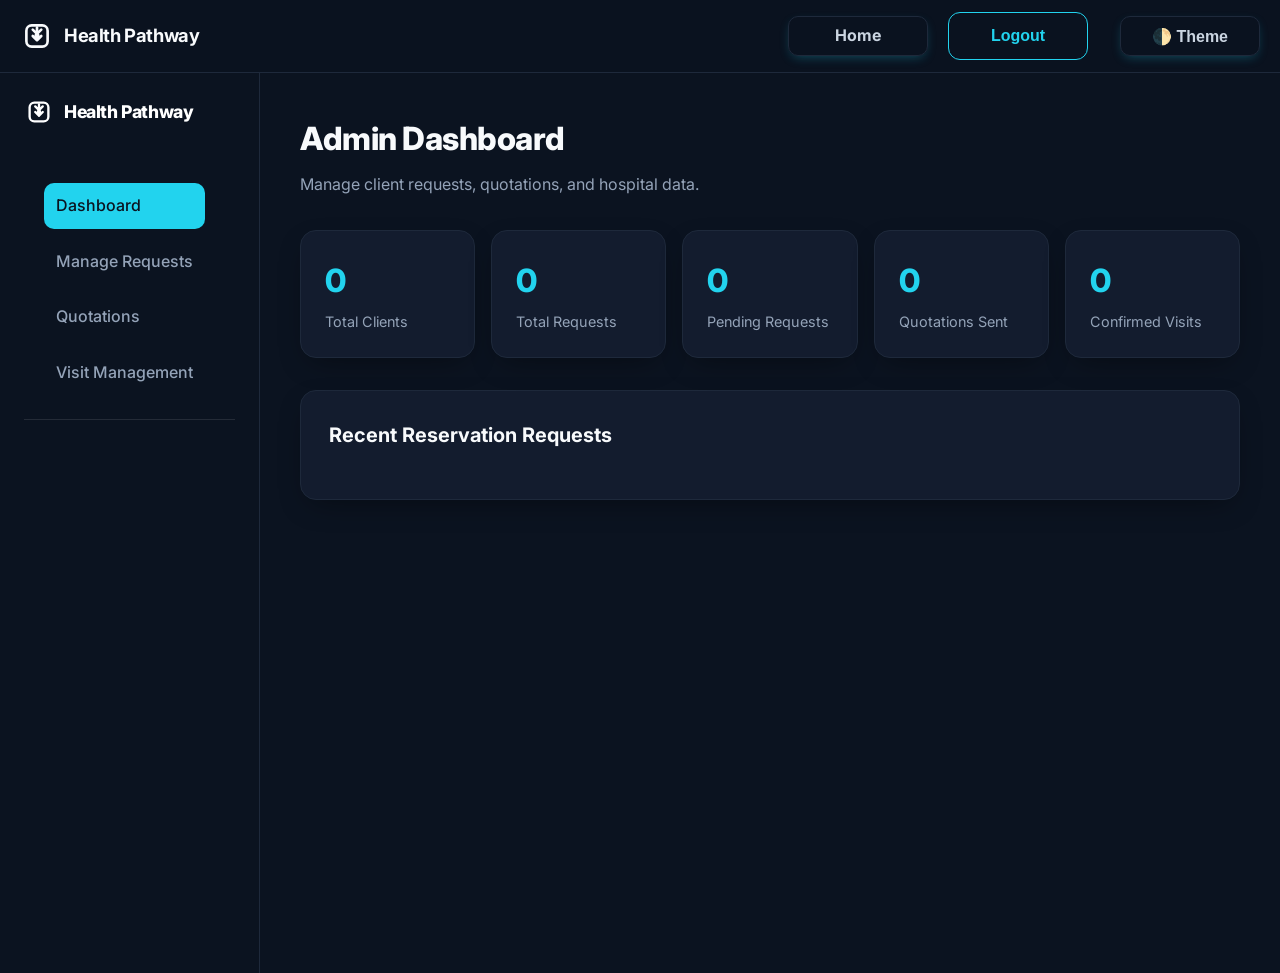
==== admin-dashboard.html @ 9e94193f "Update project files" ====
<!DOCTYPE html>
<html lang="en" dir="ltr">
<head>
<meta charset="UTF-8">
<meta name="viewport" content="width=device-width, initial-scale=1.0">
<title>Admin Portal - Health Pathway</title>
<link href="https://fonts.googleapis.com/css2?family=Inter:wght@400;600;700;800&display=swap" rel="stylesheet">
<link rel="stylesheet" href="styles.css">
<script>(function(){var t=localStorage.getItem('theme')||'dark';document.documentElement.setAttribute('data-theme',t);})();</script>
<style>
.admin-layout{display:grid;grid-template-columns:260px 1fr;gap:0}
.admin-sidebar{position:sticky;top:0;height:100vh;background:var(--dark);color:#fff;padding:24px;border-right:1px solid var(--border)}
.admin-sidebar .logo{display:flex;align-items:center;gap:10px;margin-bottom:32px}
.admin-sidebar .logo-mark{width:30px;height:30px}
.admin-sidebar .logo-text{color:#fff;font-weight:800;font-size:1.1rem}
.admin-sidebar nav ul{list-style:none;padding:0}
.admin-sidebar nav li{margin:10px 0}
.admin-sidebar nav a{color:var(--muted);text-decoration:none;font-weight:500;padding:10px 12px;border-radius:10px;display:block;transition:all 0.2s}
.admin-sidebar nav a:hover,.admin-sidebar nav a.active{background:var(--primary);color:#0b1320}
.admin-sidebar .user-info{margin-top:auto;padding-top:24px;border-top:1px solid rgba(255,255,255,0.1);font-size:0.85rem;color:var(--muted)}
.admin-main{padding:40px;overflow-y:auto}
.page-header{display:flex;justify-content:space-between;align-items:center;margin-bottom:32px}
.page-header h1{font-size:2rem;font-weight:800;margin:0 0 8px 0;letter-spacing:-0.5px}
.page-header p{color:var(--muted);margin:0}
.stat-grid{display:grid;grid-template-columns:repeat(auto-fit,minmax(170px,1fr));gap:16px;margin-bottom:32px}
.stat-card{background:var(--card);border:1px solid var(--border);border-radius:16px;padding:24px;box-shadow:var(--shadow)}
.stat-card .stat-value{font-size:2rem;font-weight:800;color:var(--primary);margin-bottom:4px}
.stat-card .stat-label{color:var(--muted);font-size:0.9rem}
.card-section{background:var(--card);border:1px solid var(--border);border-radius:16px;padding:28px;box-shadow:var(--shadow);margin-bottom:24px}
.card-section h3{font-size:1.25rem;font-weight:700;margin:0 0 20px 0;color:var(--text)}
.btn-admin{background:var(--primary);color:#0b1320;padding:10px 20px;border-radius:12px;font-weight:700;border:none;cursor:pointer}
.btn-admin:hover{background:var(--primary-hover)}
.btn-sm{padding:6px 12px;border-radius:8px;font-size:0.85rem;border:none;cursor:pointer;font-weight:600}
.btn-sm.primary{background:var(--primary);color:#0b1320}
.btn-sm.secondary{background:transparent;color:var(--primary);border:1px solid var(--primary)}
.btn-sm.danger{background:#fee2e2;color:#dc2626}
.table{width:100%;border-collapse:collapse;font-size:0.9rem}
.table th, .table td{padding:12px 8px;border-bottom:1px solid var(--border);text-align:left}
.table th{color:var(--text-soft);font-weight:600;text-transform:uppercase;font-size:0.75rem;letter-spacing:0.4px}
.table tr:hover td{background:rgba(34,211,238,0.03)}
.status-badge{display:inline-block;padding:4px 10px;border-radius:20px;font-size:0.75rem;font-weight:700;text-transform:uppercase}
.status-pending{background:#fef3c7;color:#92400e}
.status-review{background:#dbeafe;color:#1e40af}
.status-quoted{background:#dcfce7;color:#166534}
.status-accepted{background:#bfdbfe;color:#1d4ed8}
.status-confirmed{background:#cffafe;color:#089190}
.status-cancelled{background:#fee2e2;color:#991b1b}
.filter-bar{display:flex;gap:12px;margin-bottom:20px;flex-wrap:wrap;align-items:end}
.filter-bar input,.filter-bar select{padding:10px 14px;border:1px solid var(--border);border-radius:10px;font:inherit;background:var(--card);color:var(--text)}
.empty-state{text-align:center;padding:48px 24px;color:var(--muted)}
.empty-state b{color:var(--text)}
.quote-form{background:var(--card);border:1px solid var(--border);border-radius:12px;padding:20px;margin-top:16px}
.quote-form .form-row{display:grid;grid-template-columns:1fr 1fr;gap:12px;margin-bottom:12px}
.quote-form input,.quote-form select,.quote-form textarea{width:100%;padding:10px 14px;border:1px solid var(--border);border-radius:10px;font:inherit;background:var(--card);color:var(--text)}
.quote-form textarea{min-height:80px}
@media (max-width:768px){.admin-layout{grid-template-columns:1fr}.admin-sidebar{display:none}}
</style>
</head>
<body>
<header class="site-header">
<div class="logo" aria-label="Health Pathway">
<svg class="logo-mark" viewBox="0 0 32 32" fill="none" xmlns="http://www.w3.org/2000/svg">
<rect x="6" y="6" width="20" height="20" rx="5" stroke="currentColor" stroke-width="2.5"/>
<path d="M16 8v6m0 0 4-4m-4 4-4-4M16 14v6m0 0 4-4m-4 4-4-4" stroke="currentColor" stroke-width="2.5" stroke-linecap="round" stroke-linejoin="round"/>
<circle cx="16" cy="16" r="2.5" fill="currentColor"/>
</svg>
<span class="logo-text">Health Pathway</span>
</div>
<div class="header-actions" style="display:flex;align-items:center;gap:12px">
<a href="admin-dashboard.html" class="btn ghost" style="margin-right:8px">Home</a>
<button class="btn secondary" onclick="logout()" style="margin-right:8px">Logout</button>
<span id="navUser" style="color:var(--text-soft);font-size:0.9rem"></span>
<button class="btn ghost" id="themeToggle">🌓 Theme</button>
</div>
</header>

<div class="admin-layout">
<aside class="admin-sidebar">
<div class="logo">
<svg class="logo-mark" viewBox="0 0 32 32" fill="none" xmlns="http://www.w3.org/2000/svg">
<rect x="6" y="6" width="20" height="20" rx="5" stroke="currentColor" stroke-width="2.5"/>
<path d="M16 8v6m0 0 4-4m-4 4-4-4M16 14v6m0 0 4-4m-4 4-4-4" stroke="currentColor" stroke-width="2.5" stroke-linecap="round" stroke-linejoin="round"/>
<circle cx="16" cy="16" r="2.5" fill="currentColor"/>
</svg>
<span class="logo-text">Health Pathway</span>
</div>
<nav>
<ul>
<li><a href="admin-dashboard.html" class="nav-link active">Dashboard</a></li>
<li><a href="#" onclick="showSection('requests')" class="nav-link">Manage Requests</a></li>
<li><a href="#" onclick="showSection('quotations')" class="nav-link">Quotations</a></li>
<li><a href="#" onclick="showSection('visits')" class="nav-link">Visit Management</a></li>
</ul>
</nav>
<div class="user-info" id="sidebarUser"></div>
</aside>

<main class="admin-main">
<div class="page-header" id="pageHeader">
<div>
<h1>Admin Dashboard</h1>
<p>Manage client requests, quotations, and hospital data.</p>
</div>
</div>

<!-- Dashboard Section -->
<div id="section-dashboard">
<div class="stat-grid">
<div class="stat-card"><div class="stat-value" id="statClients">0</div><div class="stat-label">Total Clients</div></div>
<div class="stat-card"><div class="stat-value" id="statRequests">0</div><div class="stat-label">Total Requests</div></div>
<div class="stat-card"><div class="stat-value" id="statPending">0</div><div class="stat-label">Pending Requests</div></div>
<div class="stat-card"><div class="stat-value" id="statQuoted">0</div><div class="stat-label">Quotations Sent</div></div>
<div class="stat-card"><div class="stat-value" id="statConfirmed">0</div><div class="stat-label">Confirmed Visits</div></div>
</div>
<div class="card-section">
<h3>Recent Reservation Requests</h3>
<div id="recentRequests"></div>
</div>
</div>

<!-- Manage Requests Section -->
<div id="section-requests" style="display:none">
<div class="filter-bar">
<input type="text" id="searchReq" placeholder="Search request ID, client, hospital..." oninput="filterRequests()">
<select id="statusFilter" onchange="filterRequests()"><option value="">All Status</option><option value="pending">Pending</option><option value="review">Under Review</option><option value="quoted">Quotation Sent</option><option value="accepted">Accepted</option><option value="confirmed">Confirmed</option><option value="cancelled">Cancelled</option></select>
</div>
<h3>Reservation Management</h3>
<div id="adminRequestsTable"></div>
</div>

<!-- Quotations Section -->
<div id="section-quotations" style="display:none">
<h3>Quotation Management</h3>
<p style="color:var(--muted);margin-bottom:20px">Review pending requests and send quotations to clients.</p>
<div id="quotationsList"></div>
</div>

<!-- Visit Management Section -->
<div id="section-visits" style="display:none">
<h3>Visit Management</h3>
<p style="color:var(--muted);margin-bottom:20px">Manage confirmed client visits and checklists.</p>
<div id="visitsList"></div>
</div>

</main>
</div>

<script>
let db=JSON.parse(localStorage.getItem('hp_db'));
if(!db){fetch('data.json').then(r=>r.json()).then(d=>{localStorage.setItem('hp_db',JSON.stringify(d));db=d;initPage();});}else{initPage();}

let currentUser=null;
function initPage(){
const u=localStorage.getItem('isAdmin');
if(u!=='true'){window.location.href='admin-login.html';return;}
const root=document.documentElement;const savedTheme=localStorage.getItem('theme')||'dark';
root.setAttribute('data-theme',savedTheme);
document.getElementById('navUser').textContent='Administrator · Admin';
document.getElementById('sidebarUser').textContent='Administrator · Admin';
db=JSON.parse(localStorage.getItem('hp_db')||'{}');
renderDashboard();
}

function getDb(){return JSON.parse(localStorage.getItem('hp_db')||'{}');}
function saveDb(d){localStorage.setItem('hp_db',JSON.stringify(d));db=d;}

function renderDashboard(){
const clients=db.users?db.users.filter(u=>u.role==='client'):[];
const requests=db.reservation_requests||[];
document.getElementById('statClients').textContent=clients.length;
document.getElementById('statRequests').textContent=requests.length;
document.getElementById('statPending').textContent=requests.filter(r=>r.status==='pending').length;
document.getElementById('statQuoted').textContent=requests.filter(r=>r.status==='quoted').length;
document.getElementById('statConfirmed').textContent=requests.filter(r=>r.status==='confirmed').length;

const recent=[...requests].reverse().slice(0,5);
const cont=document.getElementById('recentRequests');
if(recent.length===0){cont.innerHTML='<div class="empty-state"><p><b>No requests yet.</b></p></div>';return;}
cont.innerHTML='<table class="table"><thead><tr><th>Request ID</th><th>Client Name</th><th>Hospital</th><th>Status</th><th>Action</th></tr></thead><tbody>'+recent.map(r=>{
const c=db.users.find(u=>u.id===r.client_id);
const h=db.hospitals.find(h=>h.id===r.hospital_id);
return `<tr><td><b>#${r.id}</b></td><td>${r.client_name||(c?c.full_name:'—')}</td><td>${h?h.name:'—'}</td><td><span class="status-badge status-${r.status}">${r.status}</span></td><td><button class="btn-sm primary" onclick="viewRequest('${r.id}')">Manage</button></td></tr>`;
}).join('')+'</tbody></table>';
}

function showSection(section){
document.querySelectorAll('[id^="section-"]').forEach(s=>s.style.display='none');
document.getElementById('section-'+section).style.display='block';
const titles={'requests':'Reservation Management','quotations':'Quotation Management','visits':'Visit Management','dashboard':'Admin Dashboard'};
document.querySelector('#pageHeader h1').textContent=titles[section]||'Admin Dashboard';
document.querySelectorAll('.nav-link').forEach(a=>a.classList.remove('active'));
event.target.classList.add('active');

if(section==='requests'){renderRequestsTable();}
else if(section==='quotations'){renderQuotationsAdmin();}
else if(section==='visits'){renderVisitsAdmin();}
}

function renderRequestsTable(){
const cont=document.getElementById('adminRequestsTable');
const requests=db.reservation_requests||[];
if(requests.length===0){cont.innerHTML='<div class="empty-state"><p><b>No reservation requests.</b></p></div>';return;}
cont.innerHTML='<table class="table"><thead><tr><th>Request ID</th><th>Client Name</th><th>Contact</th><th>Hospital</th><th>Visit Date</th><th>Tests</th><th>Status</th><th>Action</th></tr></thead><tbody>'+requests.map(r=>{
const h=db.hospitals.find(h=>h.id===r.hospital_id);
const testCount=r.test_ids?r.test_ids.length:0;
return `<tr><td><b>#${r.id}</b></td><td>${r.client_name||'—'}</td><td>${r.client_contact||'—'}</td><td>${h?h.name:'—'}</td><td>${r.visit_date||'—'}</td><td>${testCount}</td><td><span class="status-badge status-${r.status}">${r.status}</span></td><td><button class="btn-sm primary" onclick="viewRequestDetail('${r.id}')">View Details</button></td></tr>`;
}).join('')+'</tbody></table>';
}

function filterRequests(){
const q=document.getElementById('searchReq').value.toLowerCase();
const s=document.getElementById('statusFilter').value;
const requests=db.reservation_requests||[];
const filtered=requests.filter(r=>{
const h=db.hospitals.find(h=>h.id===r.hospital_id);
const match=(!q||r.id.toLowerCase().includes(q)||(r.client_name&&r.client_name.toLowerCase().includes(q))||(h&&h.name.toLowerCase().includes(q)));
const statusMatch=!s||r.status===s;
return match&&statusMatch;
});
const cont=document.getElementById('adminRequestsTable');
if(filtered.length===0){cont.innerHTML='<div class="empty-state"><p><b>No matching requests.</b></p></div>';return;}
cont.innerHTML='<table class="table"><thead><tr><th>Request ID</th><th>Client Name</th><th>Contact</th><th>Hospital</th><th>Visit Date</th><th>Tests</th><th>Status</th><th>Action</th></tr></thead><tbody>'+filtered.map(r=>{
const h=db.hospitals.find(h=>h.id===r.hospital_id);
const testCount=r.test_ids?r.test_ids.length:0;
return `<tr><td><b>#${r.id}</b></td><td>${r.client_name||'—'}</td><td>${r.client_contact||'—'}</td><td>${h?h.name:'—'}</td><td>${r.visit_date||'—'}</td><td>${testCount}</td><td><span class="status-badge status-${r.status}">${r.status}</span></td><td><button class="btn-sm primary" onclick="viewRequestDetail('${r.id}')">View Details</button></td></tr>`;
}).join('')+'</tbody></table>';
}

function viewRequestDetail(id){
const r=db.reservation_requests.find(x=>x.id===id);
if(!r)return;
const h=db.hospitals.find(h=>h.id===r.hospital_id);
const tests=r.test_ids?r.test_ids.map(tid=>{const t=db.medical_tests.find(x=>x.id===tid);return t?t.name:tid;}).join(', '):'';
const modal=`
<div class="modal" style="display:block">
<div class="modal-content" style="max-width:600px">
<button class="close" onclick="closeRequestModal()">&times;</button>
<h3 style="margin-top:0">Request #${r.id} Details</h3>
<div style="display:grid;grid-template-columns:1fr 1fr;gap:16px;margin-bottom:16px">
<div><strong>Client Name:</strong> <span>${r.client_name||'—'}</span></div>
<div><strong>Gender:</strong> <span>${r.client_gender||'—'}</span></div>
<div><strong>Contact:</strong> <span>${r.client_contact||'—'}</span></div>
<div><strong>Email:</strong> <span>${r.client_email||'—'}</span></div>
<div><strong>Address:</strong> <span>${r.client_address||'—'}</span></div>
<div><strong>DOB:</strong> <span>${r.client_dob||'—'}</span></div>
</div>
<p><strong>Hospital:</strong> ${h?h.name:'—'}</p>
<p><strong>Visit Date:</strong> ${r.visit_date||'—'}</p>
<p><strong>Visit Time:</strong> ${r.visit_time||'—'}</p>
<p><strong>Tests:</strong> ${tests}</p>
<p><strong>Notes:</strong> ${r.notes||'—'}</p>
<p><strong>Status:</strong> <span class="status-badge status-${r.status}">${r.status}</span></p>
<div style="margin-top:20px">
<label>Update Status</label>
<select id="statusUpdate" style="width:100%;padding:10px;border:1px solid var(--border);border-radius:8px;margin-bottom:12px">
<option value="pending" ${r.status==='pending'?'selected':''}>Pending</option>
<option value="review" ${r.status==='review'?'selected':''}>Under Review</option>
<option value="quoted" ${r.status==='quoted'?'selected':''}>Quotation Sent</option>
<option value="accepted" ${r.status==='accepted'?'selected':''}>Accepted</option>
<option value="confirmed" ${r.status==='confirmed'?'selected':''}>Confirmed</option>
<option value="cancelled" ${r.status==='cancelled'?'selected':''}>Cancelled</option>
</select>
<button class="btn-admin" onclick="updateRequestStatus('${r.id}')">Update Status</button>
<button class="btn-sm secondary" onclick="closeRequestModal()">Close</button>
</div>
</div>
</div>
`;
document.body.insertAdjacentHTML('beforeend',modal);
}

function closeRequestModal(){
const m=document.querySelector('.modal');
if(m)m.remove();
}

function updateRequestStatus(id){
const select=document.getElementById('statusUpdate');
const r=db.reservation_requests.find(x=>x.id===id);
if(r){r.status=select.value;saveDb(db);closeRequestModal();renderDashboard();if(document.getElementById('section-requests').style.display!=='none')renderRequestsTable();}
}

function renderQuotationsAdmin(){
const cont=document.getElementById('quotationsList');
const quotes=db.quotations||[];
if(quotes.length===0){cont.innerHTML='<div class="empty-state"><p><b>No quotations yet.</b></p></div>';return;}
cont.innerHTML='<table class="table"><thead><tr><th>Quote ID</th><th>Request</th><th>Client</th><th>Total</th><th>Status</th><th>Action</th></tr></thead><tbody>'+quotes.map(q=>{
const r=db.reservation_requests.find(x=>x.id===q.request_id);
return `<tr><td><b>#${q.id}</b></td><td>#${q.request_id}</td><td>${q.client_id}</td><td>₱${q.total.toLocaleString()}</td><td><span class="status-badge status-${q.status}">${q.status}</span></td><td><button class="btn-sm primary" onclick="viewQuoteDetail('${q.id}')">View</button></td></tr>`;
}).join('')+'</tbody></table>';
}

function viewQuoteDetail(qid){
const q=db.quotations.find(x=>x.id===qid);
if(!q)return;
const r=db.reservation_requests.find(x=>x.id===q.request_id);
const itemsHtml=q.items.map(it=>`<div style="display:flex;justify-content:space-between;padding:6px 0;border-bottom:1px solid var(--border)"><span>${it.test_name}</span><span>₱${it.price.toLocaleString()}</span></div>`).join('');
const modal=`
<div class="modal" style="display:block">
<div class="modal-content" style="max-width:520px">
<button class="close" onclick="closeQuoteModal()">&times;</button>
<h3 style="margin-top:0">Quotation #${q.id}</h3>
<p><strong>Request:</strong> #${q.request_id}</p>
<p><strong>Client:</strong> ${q.client_id}</p>
<p><strong>Additional Fees:</strong> ₱${q.additional_fees||0}</p>
<p><strong>Total:</strong> ₱${q.total.toLocaleString()}</p>
<p><strong>Status:</strong> <span class="status-badge status-${q.status}">${q.status}</span></p>
<p><strong>Admin Notes:</strong> ${q.admin_notes||'—'}</p>
<div style="margin-top:12px">${itemsHtml}</div>
<div style="margin-top:16px">
<label>Admin Notes</label>
<textarea id="quoteNotes" style="width:100%;padding:10px;border:1px solid var(--border);border-radius:8px">${q.admin_notes||''}</textarea>
<label style="margin-top:12px;display:block">Update Status</label>
<select id="quoteStatus" style="width:100%;padding:10px;border:1px solid var(--border);border-radius:8px;margin-bottom:12px">
<option value="sent" ${q.status==='sent'?'selected':''}>Sent</option>
<option value="accepted" ${q.status==='accepted'?'selected':''}>Accepted</option>
<option value="declined" ${q.status==='declined'?'selected':''}>Declined</option>
</select>
<button class="btn-admin" onclick="updateQuoteStatus('${q.id}')">Save Changes</button>
<button class="btn-sm secondary" onclick="closeQuoteModal()">Close</button>
</div>
</div>
</div>
`;
document.body.insertAdjacentHTML('beforeend',modal);
}

function closeQuoteModal(){
const m=document.querySelector('.modal');
if(m)m.remove();
}

function updateQuoteStatus(qid){
const q=db.quotations.find(x=>x.id===qid);
const status=document.getElementById('quoteStatus').value;
const notes=document.getElementById('quoteNotes').value;
if(q){q.status=status;q.admin_notes=notes;saveDb(db);closeQuoteModal();if(document.getElementById('section-quotations').style.display!=='none')renderQuotationsAdmin();}
}

function renderVisitsAdmin(){
const cont=document.getElementById('visitsList');
const requests=db.reservation_requests||[];
const confirmed=requests.filter(r=>r.status==='confirmed');
if(confirmed.length===0){cont.innerHTML='<div class="empty-state"><p><b>No confirmed visits yet.</b></p></div>';return;}
cont.innerHTML='<table class="table"><thead><tr><th>Request ID</th><th>Client Name</th><th>Hospital</th><th>Visit Date</th><th>Visit Time</th><th>Action</th></tr></thead><tbody>'+confirmed.map(r=>{
const h=db.hospitals.find(h=>h.id===r.hospital_id);
return `<tr><td><b>#${r.id}</b></td><td>${r.client_name||'—'}</td><td>${h?h.name:'—'}</td><td>${r.visit_date||'—'}</td><td>${r.visit_time||'—'}</td><td><button class="btn-sm primary" onclick="viewRequestDetail('${r.id}')">View</button></td></tr>`;
}).join('')+'</tbody></table>';
}

function logout(){
localStorage.removeItem('isAdmin');
localStorage.removeItem('adminUser');
window.location.href='index.html';
}

const themeBtn=document.getElementById('themeToggle');
const root=document.documentElement;
themeBtn.addEventListener('click',()=>{
const isDark=root.getAttribute('data-theme')==='dark';
root.setAttribute('data-theme',isDark?'light':'dark');
localStorage.setItem('theme',isDark?'light':'dark');
});
</script>
</body>
</html>
---- styles.css ----
:root{
  --primary:#22d3ee;
  --primary-hover:#0d9488;
  --primary-soft:#cffafe;
  --dark:#0b1320;
  --dark-soft:#131c2e;
  --muted:#64748b;
  --bg:#f8fafc;
  --card:#ffffff;
  --border:#e2e8f0;
  --text:#0f172a;
  --text-soft:#475569;
  --radius:16px;
  --shadow:0 10px 30px -10px rgba(11,19,32,0.08);
  --shadow-hover:0 20px 40px -12px rgba(11,19,32,0.12);
  --transition:0.35s cubic-bezier(0.4,0,0.2,1);
  --max-width:1200px;
}
[data-theme="dark"]{
  --primary:#22d3ee;
  --primary-hover:#06b6d4;
  --primary-soft:#052e35;
  --dark:#0b1320;
  --dark-soft:#131c2e;
  --muted:#94a3b8;
  --bg:#0b1320;
  --card:#131c2e;
  --border:#1e293b;
  --text:#f8fafc;
  --text-soft:#cbd5e1;
  --shadow:0 10px 30px -10px rgba(0,0,0,0.45);
  --shadow-hover:0 20px 40px -12px rgba(0,0,0,0.55);
}
*,*::before,*::after{box-sizing:border-box;margin:0;padding:0}
html{scroll-behavior:smooth}
body{font-family:'Inter',system-ui,sans-serif;color:var(--text);background:var(--bg);line-height:1.6;-webkit-font-smoothing:antialiased;transition:background 0.3s,color 0.3s}
a{text-decoration:none;color:inherit}
img{max-width:100%;display:block}
section{opacity:1;transform:none;transition:opacity 0.7s ease,transform 0.7s ease}
section.visible{opacity:1;transform:translateY(0)}
nav{max-width:var(--max-width);margin:0 auto;display:flex;align-items:center;justify-content:space-between;padding:14px 20px;flex-wrap:wrap;gap:12px}
.logo img{height:48px;filter:drop-shadow(0 2px 4px rgba(0,0,0,0.15))}
.logo span{font-weight:700;font-size:1.15rem;letter-spacing:-0.4px}
.nav-links{display:flex;gap:4px;list-style:none;flex-wrap:wrap}
.nav-links li a{color:var(--text-soft);font-weight:500;padding:8px 14px;border-radius:10px;transition:all 0.2s;font-size:0.95rem}
.nav-links li a:hover{background:var(--border);color:var(--text)}
.theme-toggle,.btn.ghost{display:flex;align-items:center;justify-content:center;width:40px;height:40px;border-radius:10px;background:var(--border);border:1px solid var(--border);color:var(--text);cursor:pointer;transition:all 0.2s}
.theme-toggle:hover,.btn.ghost:hover{background:var(--primary);color:#fff}
.mobile-menu{display:none;flex-direction:column;gap:6px;width:24px;height:18px;justify-content:space-between;background:none;border:none;cursor:pointer;z-index:60}
.mobile-menu span{display:block;height:2px;background:var(--text);border-radius:2px;transition:all 0.3s}
.site-header{position:sticky;top:0;background:rgba(255,255,255,0.6);backdrop-filter:blur(12px);border-bottom:1px solid var(--border);z-index:50;transition:background 0.3s;display:flex;align-items:center;justify-content:space-between;padding:12px 20px;flex-wrap:wrap;gap:12px}
[data-theme="dark"] .site-header{background:rgba(11,19,32,0.6)}
[data-theme="dark"] .client-sidebar,[data-theme="dark"] .admin-sidebar{background:#0b1320;color:#fff}
[data-theme="dark"] .client-sidebar .logo-text,[data-theme="dark"] .admin-sidebar .logo-text{color:#fff}
.logo{display:flex;align-items:center;gap:10px;min-width:0}
.logo-mark{width:34px;height:34px;overflow:visible}
.logo-text{font-weight:800;font-size:1.15rem;letter-spacing:-0.5px;color:var(--text)}
.header-actions{display:flex;gap:8px;align-items:center;flex-shrink:0}
.btn{display:inline-flex;align-items:center;justify-content:center;gap:8px;background:var(--primary);color:#0b1320;padding:14px 28px;border-radius:12px;font-weight:800;font-size:1rem;min-width:140px;border:none;cursor:pointer;transition:all 0.25s;box-shadow:0 4px 12px -4px rgba(34,211,238,0.35);white-space:nowrap}
.btn:hover{background:var(--primary-hover);transform:translateY(-2px);box-shadow:0 8px 20px -6px rgba(13,148,136,0.45);color:#fff}
.btn.secondary{background:transparent;color:var(--primary);border:1px solid var(--primary);box-shadow:none;padding:14px 28px;font-weight:800;font-size:1rem;min-width:140px}
.btn.secondary:hover{background:var(--primary-soft);color:#0b1320}
.btn.ghost{background:transparent;color:var(--text-soft);border:1px solid var(--border);padding:14px 28px;font-weight:700;font-size:1rem;min-width:140px}
.btn:active{transform:translateY(0)}
.section{max-width:var(--max-width);margin:0 auto;padding:72px 20px}
.section h2{text-align:center;font-size:2rem;font-weight:700;letter-spacing:-0.5px;margin-bottom:8px}
.sub{text-align:center;color:var(--muted);max-width:720px;margin:0 auto 48px;font-size:1.05rem}
.hero{background:linear-gradient(135deg,var(--dark),var(--dark-soft));color:#fff;padding:100px 20px;text-align:center;position:relative;overflow:hidden;isolate}
.hero::before{content:"";position:absolute;inset:-20%;background:radial-gradient(circle at 30% 40%,rgba(34,211,238,0.12),transparent 60%);pointer-events:none;z-index:0}
.hero > *{position:relative;z-index:1}
.hero h1{font-size:3rem;font-weight:800;line-height:1.1;letter-spacing:-1px;margin-bottom:16px}
.hero p{font-size:1.15rem;max-width:660px;margin:0 auto 32px;opacity:0.95}
.hero .btn-group{display:flex;gap:16px;justify-content:center;flex-wrap:wrap}
.cards{display:grid;grid-template-columns:repeat(auto-fill,minmax(260px,1fr));gap:20px}
.card{background:var(--card);border:1px solid var(--border);border-radius:var(--radius);padding:28px;box-shadow:var(--shadow);transition:all var(--transition);display:flex;flex-direction:column;gap:12px}
.card:hover{transform:translateY(-6px);box-shadow:var(--shadow-hover);border-color:transparent}
.card h3{font-size:1.1rem;font-weight:700;color:var(--text);margin-bottom:4px}
.card p{color:var(--text-soft);font-size:0.95rem;line-height:1.5;flex:1}
.card .btn{margin-top:auto;width:fit-content}
.steps{display:grid;grid-template-columns:repeat(auto-fill,minmax(190px,1fr));gap:16px}
.step{background:var(--card);border:1px solid var(--border);border-radius:14px;padding:24px;box-shadow:var(--shadow);display:flex;flex-direction:column;gap:10px}
.step .num{font-size:1.5rem;font-weight:800;color:var(--primary);line-height:1}
.step h3{font-size:1rem;font-weight:700;color:var(--text)}
.step p{color:var(--text-soft);font-size:0.9rem}
.emergency{background:var(--primary-soft);border-left:4px solid var(--primary);color:#0b1320;padding:20px;border-radius:12px;margin:32px 0;display:flex;align-items:flex-start;gap:12px}
[data-theme="dark"] .emergency{color:var(--text)}
input,select{padding:12px 16px;border:1px solid var(--border);border-radius:12px;width:100%;margin:8px 0;font:inherit;background:var(--card);color:var(--text);transition:border-color 0.2s}
input:focus,select:focus{outline:none;border-color:var(--primary);box-shadow:0 0 0 3px var(--primary-soft)}
label{display:block;font-size:0.9rem;font-weight:600;color:var(--text-soft);margin-bottom:6px}
table{width:100%;border-collapse:collapse;margin:12px 0;font-size:0.95rem}
th,td{padding:14px 12px;border:1px solid var(--border);text-align:left}
th{background:var(--border);color:var(--text-soft);font-weight:600;text-transform:uppercase;letter-spacing:0.4px;font-size:0.8rem}
tr:nth-child(even) td{background:rgba(11,19,32,0.02)}
[data-theme="dark"] tr:nth-child(even) td{background:rgba(255,255,255,0.02)}
tr:hover td{background:var(--primary-soft);color:#0b1320}
[data-theme="dark"] tr:hover td{background:var(--primary-soft);color:var(--text)}
.total{font-size:1.35rem;font-weight:700;color:var(--primary)}
.checklist{display:flex;flex-direction:column;gap:10px}
.checklist label{display:flex;align-items:center;gap:10px;padding:8px 0;cursor:pointer;font-weight:500}
.checklist input{width:20px;height:20px;margin:0;accent-color:var(--primary)}
.modal{display:none;position:fixed;inset:0;background:rgba(11,19,32,0.45);backdrop-filter:blur(8px);z-index:100;overflow:auto;align-items:center;justify-content:center;padding:24px}
.modal-content{background:var(--card);max-width:720px;width:100%;max-height:85vh;overflow-y:auto;padding:32px;border-radius:20px;box-shadow:var(--shadow-hover);position:relative;animation:modalIn 0.3s ease}
@keyframes modalIn{from{opacity:0;transform:translateY(16px)}to{opacity:1;transform:translateY(0)}}
.close{position:absolute;top:16px;right:20px;cursor:pointer;font-size:28px;line-height:1;color:var(--muted);transition:color 0.2s}
.close:hover{color:var(--text)}
footer{background:var(--dark);color:var(--muted);padding:56px 20px 32px;text-align:center}
.footer-grid{display:grid;grid-template-columns:repeat(auto-fit,minmax(220px,1fr));gap:24px;max-width:var(--max-width);margin:0 auto 40px;text-align:left}
.footer-grid h4{color:var(--text);font-size:1rem;margin-bottom:14px}
.footer-grid p,.footer-grid ul{color:var(--muted);font-size:0.95rem;line-height:1.8}
.footer-grid ul{list-style:none;padding:0}
.footer-grid li{margin:6px 0}
.copyright{margin-top:32px;padding-top:24px;border-top:1px solid rgba(255,255,255,0.08);font-size:0.85rem;color:var(--muted)}
@media (max-width:640px){
  .nav-links{position:fixed;inset:0;background:var(--card);flex-direction:column;padding:80px 20px 40px;gap:0;right:0;transform:translateX(100%);transition:transform 0.3s ease;box-shadow:-8px 0 24px -8px rgba(0,0,0,0.08);border-left:1px solid var(--border)}
  .nav-links.open{transform:translateX(0)}
  .nav-links li a{display:block;padding:14px;border-radius:12px;width:100%}
  .mobile-menu{display:flex}
  .hero h1{font-size:2.1rem}
  .hero{padding:90px 20px}
  .section{padding:56px 16px}
  .footer-grid{grid-template-columns:1fr}
}
.admin-table{width:100%;border-collapse:collapse;margin-top:12px;font-size:0.9rem}
.admin-table th, .admin-table td{padding:12px 10px;border:1px solid var(--border);text-align:left}
.admin-table th{background:var(--border);color:var(--text-soft);font-weight:600;text-transform:uppercase;letter-spacing:0.4px;font-size:0.78rem}
.admin-table tr:nth-child(even) td{background:rgba(11,19,32,0.02)}
[data-theme="dark"] .admin-table tr:nth-child(even) td{background:rgba(255,255,255,0.02)}
.admin-table tr:hover td{background:var(--primary-soft);color:#0b1320}
[data-theme="dark"] .admin-table tr:hover td{background:var(--primary-soft);color:var(--text)}
.admin-stat{background:var(--card);border:1px solid var(--border);border-radius:12px;padding:16px;text-align:center;box-shadow:var(--shadow)}
.admin-stat .stat-value{font-size:1.75rem;font-weight:800;color:var(--primary);display:block}
.admin-stat .stat-label{color:var(--muted);font-size:0.85rem;margin-top:4px}
.info-grid{display:grid;grid-template-columns:repeat(auto-fit,minmax(280px,1fr));gap:20px}
.info-card{background:var(--card);border:1px solid var(--border);border-radius:var(--radius);padding:28px;box-shadow:var(--shadow)}
.info-card h3{font-size:1.15rem;font-weight:700;color:var(--text);margin-bottom:16px}
.info-card p{color:var(--text-soft);font-size:0.95rem;line-height:1.6}
.personal-info{background:var(--primary-soft);border:1px solid var(--primary);border-radius:var(--radius);padding:24px;margin-bottom:24px}
.personal-info h3{color:#0b1320;margin-top:0}
[data-theme="dark"] .personal-info{color:var(--text)}
[data-theme="dark"] .personal-info h3{color:var(--text)}
.required::after{content:" *";color:#dc2626}
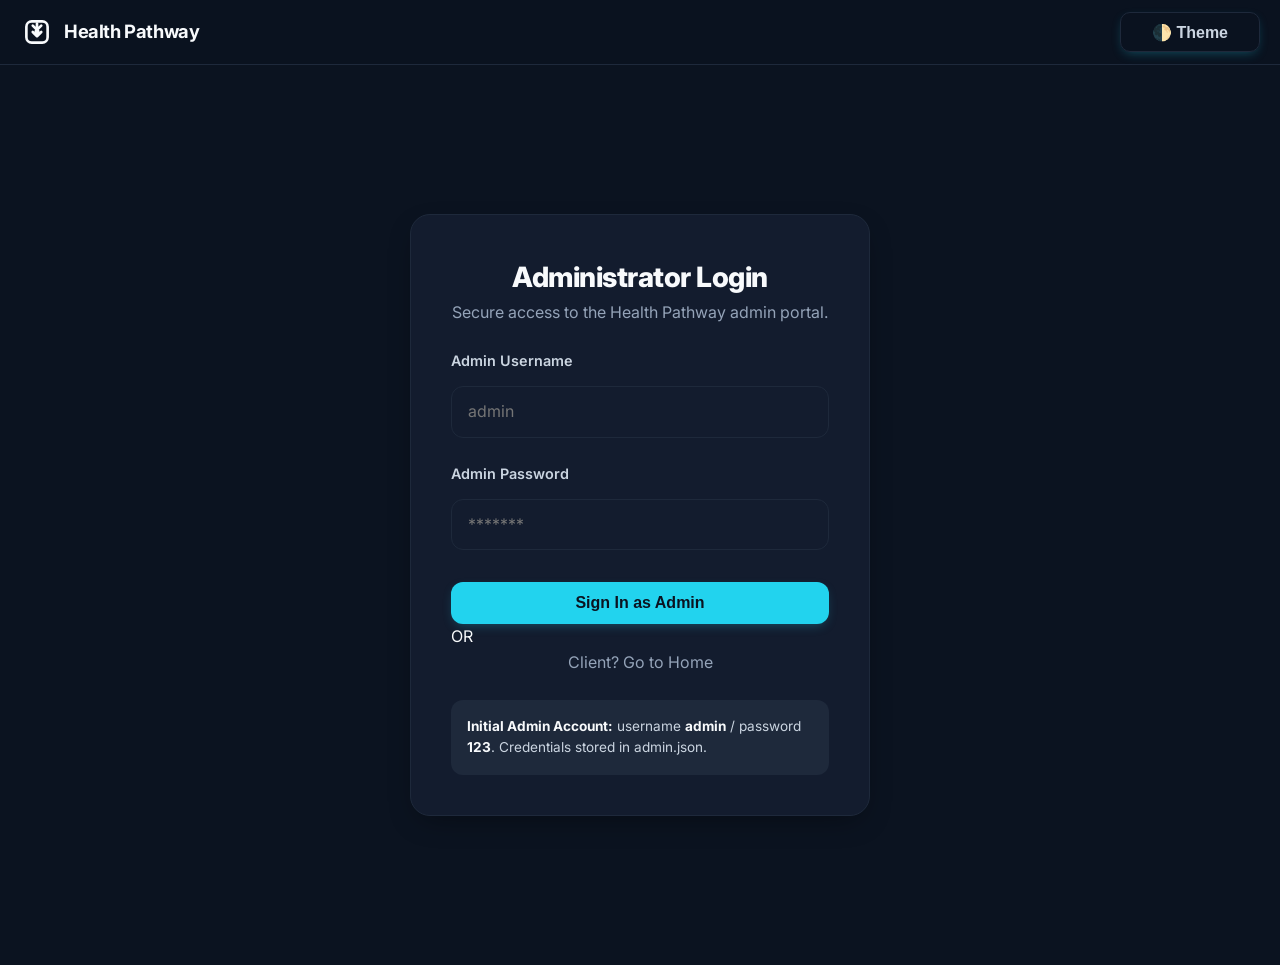
==== commit 2900765b: "Fixed all bugs and updated dashboards" ====
--- a/admin-dashboard.html
+++ b/admin-dashboard.html
@@ -10,12 +10,12 @@
 <style>
 .admin-layout{display:grid;grid-template-columns:260px 1fr;gap:0}
 .admin-sidebar{position:sticky;top:0;height:100vh;background:var(--dark);color:#fff;padding:24px;border-right:1px solid var(--border)}
-.admin-sidebar .logo{display:flex;align-items:center;gap:10px;margin-bottom:32px}
+.admin-sidebar .logo{display:flex;align-items:center;gap:10px;margin-bottom:32px;cursor:pointer}
 .admin-sidebar .logo-mark{width:30px;height:30px}
 .admin-sidebar .logo-text{color:#fff;font-weight:800;font-size:1.1rem}
 .admin-sidebar nav ul{list-style:none;padding:0}
 .admin-sidebar nav li{margin:10px 0}
-.admin-sidebar nav a{color:var(--muted);text-decoration:none;font-weight:500;padding:10px 12px;border-radius:10px;display:block;transition:all 0.2s}
+.admin-sidebar nav a{color:var(--muted);text-decoration:none;font-weight:500;padding:10px 12px;border-radius:10px;display:block;transition:all 0.2s;cursor:pointer}
 .admin-sidebar nav a:hover,.admin-sidebar nav a.active{background:var(--primary);color:#0b1320}
 .admin-sidebar .user-info{margin-top:auto;padding-top:24px;border-top:1px solid rgba(255,255,255,0.1);font-size:0.85rem;color:var(--muted)}
 .admin-main{padding:40px;overflow-y:auto}
@@ -23,32 +23,8 @@
 .page-header h1{font-size:2rem;font-weight:800;margin:0 0 8px 0;letter-spacing:-0.5px}
 .page-header p{color:var(--muted);margin:0}
 .stat-grid{display:grid;grid-template-columns:repeat(auto-fit,minmax(170px,1fr));gap:16px;margin-bottom:32px}
-.stat-card{background:var(--card);border:1px solid var(--border);border-radius:16px;padding:24px;box-shadow:var(--shadow)}
-.stat-card .stat-value{font-size:2rem;font-weight:800;color:var(--primary);margin-bottom:4px}
-.stat-card .stat-label{color:var(--muted);font-size:0.9rem}
-.card-section{background:var(--card);border:1px solid var(--border);border-radius:16px;padding:28px;box-shadow:var(--shadow);margin-bottom:24px}
-.card-section h3{font-size:1.25rem;font-weight:700;margin:0 0 20px 0;color:var(--text)}
 .btn-admin{background:var(--primary);color:#0b1320;padding:10px 20px;border-radius:12px;font-weight:700;border:none;cursor:pointer}
 .btn-admin:hover{background:var(--primary-hover)}
-.btn-sm{padding:6px 12px;border-radius:8px;font-size:0.85rem;border:none;cursor:pointer;font-weight:600}
-.btn-sm.primary{background:var(--primary);color:#0b1320}
-.btn-sm.secondary{background:transparent;color:var(--primary);border:1px solid var(--primary)}
-.btn-sm.danger{background:#fee2e2;color:#dc2626}
-.table{width:100%;border-collapse:collapse;font-size:0.9rem}
-.table th, .table td{padding:12px 8px;border-bottom:1px solid var(--border);text-align:left}
-.table th{color:var(--text-soft);font-weight:600;text-transform:uppercase;font-size:0.75rem;letter-spacing:0.4px}
-.table tr:hover td{background:rgba(34,211,238,0.03)}
-.status-badge{display:inline-block;padding:4px 10px;border-radius:20px;font-size:0.75rem;font-weight:700;text-transform:uppercase}
-.status-pending{background:#fef3c7;color:#92400e}
-.status-review{background:#dbeafe;color:#1e40af}
-.status-quoted{background:#dcfce7;color:#166534}
-.status-accepted{background:#bfdbfe;color:#1d4ed8}
-.status-confirmed{background:#cffafe;color:#089190}
-.status-cancelled{background:#fee2e2;color:#991b1b}
-.filter-bar{display:flex;gap:12px;margin-bottom:20px;flex-wrap:wrap;align-items:end}
-.filter-bar input,.filter-bar select{padding:10px 14px;border:1px solid var(--border);border-radius:10px;font:inherit;background:var(--card);color:var(--text)}
-.empty-state{text-align:center;padding:48px 24px;color:var(--muted)}
-.empty-state b{color:var(--text)}
 .quote-form{background:var(--card);border:1px solid var(--border);border-radius:12px;padding:20px;margin-top:16px}
 .quote-form .form-row{display:grid;grid-template-columns:1fr 1fr;gap:12px;margin-bottom:12px}
 .quote-form input,.quote-form select,.quote-form textarea{width:100%;padding:10px 14px;border:1px solid var(--border);border-radius:10px;font:inherit;background:var(--card);color:var(--text)}
@@ -58,7 +34,7 @@
 </head>
 <body>
 <header class="site-header">
-<div class="logo" aria-label="Health Pathway">
+<div class="logo" onclick="window.location.href='index.html'" style="cursor:pointer" aria-label="Health Pathway">
 <svg class="logo-mark" viewBox="0 0 32 32" fill="none" xmlns="http://www.w3.org/2000/svg">
 <rect x="6" y="6" width="20" height="20" rx="5" stroke="currentColor" stroke-width="2.5"/>
 <path d="M16 8v6m0 0 4-4m-4 4-4-4M16 14v6m0 0 4-4m-4 4-4-4" stroke="currentColor" stroke-width="2.5" stroke-linecap="round" stroke-linejoin="round"/>
@@ -67,7 +43,7 @@
 <span class="logo-text">Health Pathway</span>
 </div>
 <div class="header-actions" style="display:flex;align-items:center;gap:12px">
-<a href="admin-dashboard.html" class="btn ghost" style="margin-right:8px">Home</a>
+<a href="admin-dashboard.html" class="btn ghost" style="margin-right:8px">Dashboard</a>
 <button class="btn secondary" onclick="logout()" style="margin-right:8px">Logout</button>
 <span id="navUser" style="color:var(--text-soft);font-size:0.9rem"></span>
 <button class="btn ghost" id="themeToggle">🌓 Theme</button>
@@ -76,7 +52,7 @@
 
 <div class="admin-layout">
 <aside class="admin-sidebar">
-<div class="logo">
+<div class="logo" onclick="window.location.href='index.html'" style="cursor:pointer" aria-label="Health Pathway">
 <svg class="logo-mark" viewBox="0 0 32 32" fill="none" xmlns="http://www.w3.org/2000/svg">
 <rect x="6" y="6" width="20" height="20" rx="5" stroke="currentColor" stroke-width="2.5"/>
 <path d="M16 8v6m0 0 4-4m-4 4-4-4M16 14v6m0 0 4-4m-4 4-4-4" stroke="currentColor" stroke-width="2.5" stroke-linecap="round" stroke-linejoin="round"/>
@@ -86,10 +62,10 @@
 </div>
 <nav>
 <ul>
-<li><a href="admin-dashboard.html" class="nav-link active">Dashboard</a></li>
-<li><a href="#" onclick="showSection('requests')" class="nav-link">Manage Requests</a></li>
-<li><a href="#" onclick="showSection('quotations')" class="nav-link">Quotations</a></li>
-<li><a href="#" onclick="showSection('visits')" class="nav-link">Visit Management</a></li>
+<li><a class="nav-link active" onclick="showSection('dashboard', this)">Dashboard</a></li>
+<li><a class="nav-link" onclick="showSection('requests', this)">Manage Requests</a></li>
+<li><a class="nav-link" onclick="showSection('quotations', this)">Quotations</a></li>
+<li><a href="admin-data-management.html" class="nav-link">Data Management</a></li>
 </ul>
 </nav>
 <div class="user-info" id="sidebarUser"></div>
@@ -135,232 +111,137 @@
 <div id="quotationsList"></div>
 </div>
 
-<!-- Visit Management Section -->
-<div id="section-visits" style="display:none">
-<h3>Visit Management</h3>
-<p style="color:var(--muted);margin-bottom:20px">Manage confirmed client visits and checklists.</p>
-<div id="visitsList"></div>
-</div>
-
 </main>
 </div>
 
 <script>
-let db=JSON.parse(localStorage.getItem('hp_db'));
-if(!db){fetch('data.json').then(r=>r.json()).then(d=>{localStorage.setItem('hp_db',JSON.stringify(d));db=d;initPage();});}else{initPage();}
-
-let currentUser=null;
-function initPage(){
-const u=localStorage.getItem('isAdmin');
-if(u!=='true'){window.location.href='admin-login.html';return;}
-const root=document.documentElement;const savedTheme=localStorage.getItem('theme')||'dark';
-root.setAttribute('data-theme',savedTheme);
-document.getElementById('navUser').textContent='Administrator · Admin';
-document.getElementById('sidebarUser').textContent='Administrator · Admin';
-db=JSON.parse(localStorage.getItem('hp_db')||'{}');
-renderDashboard();
-}
-
+function newId(p){return (crypto.randomUUID? p+'-'+crypto.randomUUID() : p+'-'+Date.now()+'-'+Math.floor(Math.random()*1e6));}
+function safeArr(x){return Array.isArray(x)?x:[];}
+function safeObj(x){return (x&&typeof x==='object'&&!Array.isArray(x))?x:{};}
 function getDb(){return JSON.parse(localStorage.getItem('hp_db')||'{}');}
-function saveDb(d){localStorage.setItem('hp_db',JSON.stringify(d));db=d;}
-
-function renderDashboard(){
-const clients=db.users?db.users.filter(u=>u.role==='client'):[];
-const requests=db.reservation_requests||[];
-document.getElementById('statClients').textContent=clients.length;
-document.getElementById('statRequests').textContent=requests.length;
-document.getElementById('statPending').textContent=requests.filter(r=>r.status==='pending').length;
-document.getElementById('statQuoted').textContent=requests.filter(r=>r.status==='quoted').length;
-document.getElementById('statConfirmed').textContent=requests.filter(r=>r.status==='confirmed').length;
-
-const recent=[...requests].reverse().slice(0,5);
-const cont=document.getElementById('recentRequests');
-if(recent.length===0){cont.innerHTML='<div class="empty-state"><p><b>No requests yet.</b></p></div>';return;}
-cont.innerHTML='<table class="table"><thead><tr><th>Request ID</th><th>Client Name</th><th>Hospital</th><th>Status</th><th>Action</th></tr></thead><tbody>'+recent.map(r=>{
-const c=db.users.find(u=>u.id===r.client_id);
-const h=db.hospitals.find(h=>h.id===r.hospital_id);
-return `<tr><td><b>#${r.id}</b></td><td>${r.client_name||(c?c.full_name:'—')}</td><td>${h?h.name:'—'}</td><td><span class="status-badge status-${r.status}">${r.status}</span></td><td><button class="btn-sm primary" onclick="viewRequest('${r.id}')">Manage</button></td></tr>`;
-}).join('')+'</tbody></table>';
-}
-
-function showSection(section){
-document.querySelectorAll('[id^="section-"]').forEach(s=>s.style.display='none');
-document.getElementById('section-'+section).style.display='block';
-const titles={'requests':'Reservation Management','quotations':'Quotation Management','visits':'Visit Management','dashboard':'Admin Dashboard'};
-document.querySelector('#pageHeader h1').textContent=titles[section]||'Admin Dashboard';
-document.querySelectorAll('.nav-link').forEach(a=>a.classList.remove('active'));
-event.target.classList.add('active');
-
-if(section==='requests'){renderRequestsTable();}
-else if(section==='quotations'){renderQuotationsAdmin();}
-else if(section==='visits'){renderVisitsAdmin();}
-}
-
-function renderRequestsTable(){
-const cont=document.getElementById('adminRequestsTable');
-const requests=db.reservation_requests||[];
-if(requests.length===0){cont.innerHTML='<div class="empty-state"><p><b>No reservation requests.</b></p></div>';return;}
-cont.innerHTML='<table class="table"><thead><tr><th>Request ID</th><th>Client Name</th><th>Contact</th><th>Hospital</th><th>Visit Date</th><th>Tests</th><th>Status</th><th>Action</th></tr></thead><tbody>'+requests.map(r=>{
-const h=db.hospitals.find(h=>h.id===r.hospital_id);
-const testCount=r.test_ids?r.test_ids.length:0;
-return `<tr><td><b>#${r.id}</b></td><td>${r.client_name||'—'}</td><td>${r.client_contact||'—'}</td><td>${h?h.name:'—'}</td><td>${r.visit_date||'—'}</td><td>${testCount}</td><td><span class="status-badge status-${r.status}">${r.status}</span></td><td><button class="btn-sm primary" onclick="viewRequestDetail('${r.id}')">View Details</button></td></tr>`;
-}).join('')+'</tbody></table>';
-}
-
-function filterRequests(){
-const q=document.getElementById('searchReq').value.toLowerCase();
-const s=document.getElementById('statusFilter').value;
-const requests=db.reservation_requests||[];
-const filtered=requests.filter(r=>{
-const h=db.hospitals.find(h=>h.id===r.hospital_id);
-const match=(!q||r.id.toLowerCase().includes(q)||(r.client_name&&r.client_name.toLowerCase().includes(q))||(h&&h.name.toLowerCase().includes(q)));
-const statusMatch=!s||r.status===s;
-return match&&statusMatch;
-});
-const cont=document.getElementById('adminRequestsTable');
-if(filtered.length===0){cont.innerHTML='<div class="empty-state"><p><b>No matching requests.</b></p></div>';return;}
-cont.innerHTML='<table class="table"><thead><tr><th>Request ID</th><th>Client Name</th><th>Contact</th><th>Hospital</th><th>Visit Date</th><th>Tests</th><th>Status</th><th>Action</th></tr></thead><tbody>'+filtered.map(r=>{
-const h=db.hospitals.find(h=>h.id===r.hospital_id);
-const testCount=r.test_ids?r.test_ids.length:0;
-return `<tr><td><b>#${r.id}</b></td><td>${r.client_name||'—'}</td><td>${r.client_contact||'—'}</td><td>${h?h.name:'—'}</td><td>${r.visit_date||'—'}</td><td>${testCount}</td><td><span class="status-badge status-${r.status}">${r.status}</span></td><td><button class="btn-sm primary" onclick="viewRequestDetail('${r.id}')">View Details</button></td></tr>`;
-}).join('')+'</tbody></table>';
-}
-
-function viewRequestDetail(id){
-const r=db.reservation_requests.find(x=>x.id===id);
-if(!r)return;
-const h=db.hospitals.find(h=>h.id===r.hospital_id);
-const tests=r.test_ids?r.test_ids.map(tid=>{const t=db.medical_tests.find(x=>x.id===tid);return t?t.name:tid;}).join(', '):'';
-const modal=`
-<div class="modal" style="display:block">
-<div class="modal-content" style="max-width:600px">
-<button class="close" onclick="closeRequestModal()">&times;</button>
-<h3 style="margin-top:0">Request #${r.id} Details</h3>
-<div style="display:grid;grid-template-columns:1fr 1fr;gap:16px;margin-bottom:16px">
-<div><strong>Client Name:</strong> <span>${r.client_name||'—'}</span></div>
-<div><strong>Gender:</strong> <span>${r.client_gender||'—'}</span></div>
-<div><strong>Contact:</strong> <span>${r.client_contact||'—'}</span></div>
-<div><strong>Email:</strong> <span>${r.client_email||'—'}</span></div>
-<div><strong>Address:</strong> <span>${r.client_address||'—'}</span></div>
-<div><strong>DOB:</strong> <span>${r.client_dob||'—'}</span></div>
-</div>
-<p><strong>Hospital:</strong> ${h?h.name:'—'}</p>
-<p><strong>Visit Date:</strong> ${r.visit_date||'—'}</p>
-<p><strong>Visit Time:</strong> ${r.visit_time||'—'}</p>
-<p><strong>Tests:</strong> ${tests}</p>
-<p><strong>Notes:</strong> ${r.notes||'—'}</p>
-<p><strong>Status:</strong> <span class="status-badge status-${r.status}">${r.status}</span></p>
-<div style="margin-top:20px">
-<label>Update Status</label>
-<select id="statusUpdate" style="width:100%;padding:10px;border:1px solid var(--border);border-radius:8px;margin-bottom:12px">
-<option value="pending" ${r.status==='pending'?'selected':''}>Pending</option>
-<option value="review" ${r.status==='review'?'selected':''}>Under Review</option>
-<option value="quoted" ${r.status==='quoted'?'selected':''}>Quotation Sent</option>
-<option value="accepted" ${r.status==='accepted'?'selected':''}>Accepted</option>
-<option value="confirmed" ${r.status==='confirmed'?'selected':''}>Confirmed</option>
-<option value="cancelled" ${r.status==='cancelled'?'selected':''}>Cancelled</option>
-</select>
-<button class="btn-admin" onclick="updateRequestStatus('${r.id}')">Update Status</button>
-<button class="btn-sm secondary" onclick="closeRequestModal()">Close</button>
-</div>
-</div>
-</div>
-`;
-document.body.insertAdjacentHTML('beforeend',modal);
-}
-
-function closeRequestModal(){
-const m=document.querySelector('.modal');
-if(m)m.remove();
-}
-
-function updateRequestStatus(id){
-const select=document.getElementById('statusUpdate');
-const r=db.reservation_requests.find(x=>x.id===id);
-if(r){r.status=select.value;saveDb(db);closeRequestModal();renderDashboard();if(document.getElementById('section-requests').style.display!=='none')renderRequestsTable();}
-}
-
-function renderQuotationsAdmin(){
-const cont=document.getElementById('quotationsList');
-const quotes=db.quotations||[];
-if(quotes.length===0){cont.innerHTML='<div class="empty-state"><p><b>No quotations yet.</b></p></div>';return;}
-cont.innerHTML='<table class="table"><thead><tr><th>Quote ID</th><th>Request</th><th>Client</th><th>Total</th><th>Status</th><th>Action</th></tr></thead><tbody>'+quotes.map(q=>{
-const r=db.reservation_requests.find(x=>x.id===q.request_id);
-return `<tr><td><b>#${q.id}</b></td><td>#${q.request_id}</td><td>${q.client_id}</td><td>₱${q.total.toLocaleString()}</td><td><span class="status-badge status-${q.status}">${q.status}</span></td><td><button class="btn-sm primary" onclick="viewQuoteDetail('${q.id}')">View</button></td></tr>`;
-}).join('')+'</tbody></table>';
-}
-
-function viewQuoteDetail(qid){
-const q=db.quotations.find(x=>x.id===qid);
-if(!q)return;
-const r=db.reservation_requests.find(x=>x.id===q.request_id);
-const itemsHtml=q.items.map(it=>`<div style="display:flex;justify-content:space-between;padding:6px 0;border-bottom:1px solid var(--border)"><span>${it.test_name}</span><span>₱${it.price.toLocaleString()}</span></div>`).join('');
-const modal=`
-<div class="modal" style="display:block">
-<div class="modal-content" style="max-width:520px">
-<button class="close" onclick="closeQuoteModal()">&times;</button>
-<h3 style="margin-top:0">Quotation #${q.id}</h3>
-<p><strong>Request:</strong> #${q.request_id}</p>
-<p><strong>Client:</strong> ${q.client_id}</p>
-<p><strong>Additional Fees:</strong> ₱${q.additional_fees||0}</p>
-<p><strong>Total:</strong> ₱${q.total.toLocaleString()}</p>
-<p><strong>Status:</strong> <span class="status-badge status-${q.status}">${q.status}</span></p>
-<p><strong>Admin Notes:</strong> ${q.admin_notes||'—'}</p>
-<div style="margin-top:12px">${itemsHtml}</div>
-<div style="margin-top:16px">
-<label>Admin Notes</label>
-<textarea id="quoteNotes" style="width:100%;padding:10px;border:1px solid var(--border);border-radius:8px">${q.admin_notes||''}</textarea>
-<label style="margin-top:12px;display:block">Update Status</label>
-<select id="quoteStatus" style="width:100%;padding:10px;border:1px solid var(--border);border-radius:8px;margin-bottom:12px">
-<option value="sent" ${q.status==='sent'?'selected':''}>Sent</option>
-<option value="accepted" ${q.status==='accepted'?'selected':''}>Accepted</option>
-<option value="declined" ${q.status==='declined'?'selected':''}>Declined</option>
-</select>
-<button class="btn-admin" onclick="updateQuoteStatus('${q.id}')">Save Changes</button>
-<button class="btn-sm secondary" onclick="closeQuoteModal()">Close</button>
-</div>
-</div>
-</div>
-`;
-document.body.insertAdjacentHTML('beforeend',modal);
-}
-
-function closeQuoteModal(){
-const m=document.querySelector('.modal');
-if(m)m.remove();
-}
-
-function updateQuoteStatus(qid){
-const q=db.quotations.find(x=>x.id===qid);
-const status=document.getElementById('quoteStatus').value;
-const notes=document.getElementById('quoteNotes').value;
-if(q){q.status=status;q.admin_notes=notes;saveDb(db);closeQuoteModal();if(document.getElementById('section-quotations').style.display!=='none')renderQuotationsAdmin();}
-}
-
-function renderVisitsAdmin(){
-const cont=document.getElementById('visitsList');
-const requests=db.reservation_requests||[];
-const confirmed=requests.filter(r=>r.status==='confirmed');
-if(confirmed.length===0){cont.innerHTML='<div class="empty-state"><p><b>No confirmed visits yet.</b></p></div>';return;}
-cont.innerHTML='<table class="table"><thead><tr><th>Request ID</th><th>Client Name</th><th>Hospital</th><th>Visit Date</th><th>Visit Time</th><th>Action</th></tr></thead><tbody>'+confirmed.map(r=>{
-const h=db.hospitals.find(h=>h.id===r.hospital_id);
-return `<tr><td><b>#${r.id}</b></td><td>${r.client_name||'—'}</td><td>${h?h.name:'—'}</td><td>${r.visit_date||'—'}</td><td>${r.visit_time||'—'}</td><td><button class="btn-sm primary" onclick="viewRequestDetail('${r.id}')">View</button></td></tr>`;
-}).join('')+'</tbody></table>';
-}
-
+function saveDb(d){localStorage.setItem('hp_db',JSON.stringify(d));}
+function requireAdmin(){
+const u=localStorage.getItem('hp_user');
+if(!u){window.location.href='admin-login.html';return null;}
+try{const cu=JSON.parse(u);if(cu.role!=='admin'){window.location.href='admin-login.html';return null;}}catch(e){window.location.href='admin-login.html';return null;}
+return JSON.parse(u);
+}
 function logout(){
 localStorage.removeItem('isAdmin');
 localStorage.removeItem('adminUser');
-window.location.href='index.html';
-}
-
-const themeBtn=document.getElementById('themeToggle');
-const root=document.documentElement;
-themeBtn.addEventListener('click',()=>{
-const isDark=root.getAttribute('data-theme')==='dark';
-root.setAttribute('data-theme',isDark?'light':'dark');
-localStorage.setItem('theme',isDark?'light':'dark');
-});
+localStorage.removeItem('hp_user');
+window.location.href='admin-login.html';
+}
+let db = JSON.parse(localStorage.getItem('hp_db') || 'null');
+let currentUser=null;
+
+if(!db){
+  fetch('data.json').then(r=>r.json()).then(d=>{
+    localStorage.setItem('hp_db',JSON.stringify(d));
+    db=d;
+    initPage();
+  });
+} else {
+  initPage();
+}
+
+function initPage(){
+  currentUser=requireAdmin();
+  if(!currentUser)return;
+  const root=document.documentElement;
+  const savedTheme=localStorage.getItem('theme')||'dark';
+  root.setAttribute('data-theme',savedTheme);
+  document.getElementById('navUser').textContent=currentUser.full_name+' · Admin';
+  document.getElementById('sidebarUser').textContent=currentUser.full_name+' · Admin';
+  db=JSON.parse(localStorage.getItem('hp_db')||'{}');
+  renderDashboard();
+
+  document.getElementById('themeToggle').addEventListener('click',()=>{
+    const isDark=root.getAttribute('data-theme')==='dark';
+    root.setAttribute('data-theme',isDark?'light':'dark');
+    localStorage.setItem('theme',isDark?'light':'dark');
+  });
+}
+
+function closeAllModals(){document.querySelectorAll('.modal').forEach(m=>m.remove());}
+window.addEventListener('keydown',(e)=>{if(e.key==='Escape')closeAllModals();});
+document.addEventListener('click',(e)=>{if(e.target&&e.target.classList&&e.target.classList.contains('modal'))closeAllModals();});
+
+function renderDashboard(){
+  const clients=safeArr(db.users).filter(u=>u.role==='client');
+  const requests=safeArr(db.reservation_requests);
+  document.getElementById('statClients').textContent=clients.length;
+  document.getElementById('statRequests').textContent=requests.length;
+  document.getElementById('statPending').textContent=requests.filter(r=>r.status==='pending').length;
+  document.getElementById('statQuoted').textContent=requests.filter(r=>r.status==='quoted').length;
+  document.getElementById('statConfirmed').textContent=requests.filter(r=>r.status==='confirmed').length;
+
+  const recent=[...requests].reverse().slice(0,5);
+  const cont=document.getElementById('recentRequests');
+  if(recent.length===0){cont.innerHTML='<div class="empty-state"><p><b>No requests yet.</b></p></div>';return;}
+  cont.innerHTML='<table class="table"><thead><tr><th>Request ID</th><th>Client Name</th><th>Hospital</th><th>Status</th><th>Action</th></tr></thead><tbody>'+recent.map(r=>{
+    const c=safeArr(db.users).find(u=>u.id===r.client_id);
+    const h=safeArr(db.hospitals).find(h=>h.id===r.hospital_id);
+    return `<tr><td><b>#${r.id}</b></td><td>${r.client_name||(c?c.full_name:'—')}</td><td>${h?h.name:'—'}</td><td><span class="status-badge status-${r.status}">${r.status}</span></td><td><button class="btn-sm primary" onclick="viewRequestDetail('${r.id}')">Manage</button></td></tr>`;
+  }).join('')+'</tbody></table>';
+}
+
+function showSection(section, el){
+  document.querySelectorAll('[id^="section-"]').forEach(s=>s.style.display='none');
+  const s=document.getElementById('section-'+section);if(s)s.style.display='block';
+  const titles={'requests':'Reservation Management','quotations':'Quotation Management','dashboard':'Admin Dashboard'};
+  const h1=document.querySelector('#pageHeader h1');if(h1)h1.textContent=titles[section]||'Admin Dashboard';
+  document.querySelectorAll('.nav-link').forEach(a=>a.classList.remove('active'));
+  if(el)el.classList.add('active');
+
+  if(section==='requests'){renderRequestsTable();}
+  else if(section==='quotations'){renderQuotationsAdmin();}
+}
+
+function renderRequestsTable(){
+  const cont=document.getElementById('adminRequestsTable');
+  const requests=safeArr(db.reservation_requests);
+  if(requests.length===0){cont.innerHTML='<div class="empty-state"><p><b>No reservation requests.</b></p></div>';return;}
+  cont.innerHTML='<table class="table"><thead><tr><th>Request ID</th><th>Client Name</th><th>Contact</th><th>Hospital</th><th>Visit Date</th><th>Tests</th><th>Status</th><th>Action</th></tr></thead><tbody>'+requests.map(r=>{
+    const h=safeArr(db.hospitals).find(h=>h.id===r.hospital_id);
+    const testCount=r.test_ids?r.test_ids.length:0;
+    return `<tr><td><b>#${r.id}</b></td><td>${r.client_name||'—'}</td><td>${r.client_contact||'—'}</td><td>${h?h.name:'—'}</td><td>${r.visit_date||'—'}</td><td>${testCount}</td><td><span class="status-badge status-${r.status}">${r.status}</span></td><td><button class="btn-sm primary" onclick="window.location.href='admin-request-detail.html?id=${r.id}'">View Details</button></td></tr>`;
+  }).join('')+'</tbody></table>';
+}
+
+function filterRequests(){
+  const q=document.getElementById('searchReq').value.toLowerCase();
+  const s=document.getElementById('statusFilter').value;
+  const requests=safeArr(db.reservation_requests);
+  const filtered=requests.filter(r=>{
+    const h=safeArr(db.hospitals).find(h=>h.id===r.hospital_id);
+    const match=(!q||r.id.toLowerCase().includes(q)||(r.client_name&&r.client_name.toLowerCase().includes(q))||(h&&h.name.toLowerCase().includes(q)));
+    const statusMatch=!s||r.status===s;
+    return match&&statusMatch;
+  });
+  const cont=document.getElementById('adminRequestsTable');
+  if(filtered.length===0){cont.innerHTML='<div class="empty-state"><p><b>No matching requests.</b></p></div>';return;}
+  cont.innerHTML='<table class="table"><thead><tr><th>Request ID</th><th>Client Name</th><th>Contact</th><th>Hospital</th><th>Visit Date</th><th>Tests</th><th>Status</th><th>Action</th></tr></thead><tbody>'+filtered.map(r=>{
+    const h=safeArr(db.hospitals).find(h=>h.id===r.hospital_id);
+    const testCount=r.test_ids?r.test_ids.length:0;
+    return `<tr><td><b>#${r.id}</b></td><td>${r.client_name||'—'}</td><td>${r.client_contact||'—'}</td><td>${h?h.name:'—'}</td><td>${r.visit_date||'—'}</td><td>${testCount}</td><td><span class="status-badge status-${r.status}">${r.status}</span></td><td><button class="btn-sm primary" onclick="window.location.href='admin-request-detail.html?id=${r.id}'">View Details</button></td></tr>`;
+  }).join('')+'</tbody></table>';
+}
+
+function viewRequestDetail(id){
+  // Redirect to the full detail page instead of opening a modal
+  window.location.href='admin-request-detail.html?id='+id;
+}
+
+function renderQuotationsAdmin(){
+  const cont=document.getElementById('quotationsList');
+  const quotes=safeArr(db.quotations);
+  if(quotes.length===0){cont.innerHTML='<div class="empty-state"><p><b>No quotations yet.</b></p></div>';return;}
+  cont.innerHTML='<table class="table"><thead><tr><th>Quote ID</th><th>Request</th><th>Client</th><th>Total</th><th>Status</th><th>Action</th></tr></thead><tbody>'+quotes.map(q=>{
+    const r=safeArr(db.reservation_requests).find(x=>x.id===q.request_id);
+    return `<tr><td><b>#${q.id}</b></td><td>#${q.request_id}</td><td>${q.client_id}</td><td>₱${q.total.toLocaleString()}</td><td><span class="status-badge status-${q.status}">${q.status}</span></td><td><button class="btn-sm primary" onclick="window.location.href='admin-request-detail.html?id=${q.request_id}'">View</button></td></tr>`;
+  }).join('')+'</tbody></table>';
+}
 </script>
 </body>
-</html>
+</html>
--- a/styles.css
+++ b/styles.css
@@ -15,6 +15,7 @@
   --shadow-hover:0 20px 40px -12px rgba(11,19,32,0.12);
   --transition:0.35s cubic-bezier(0.4,0,0.2,1);
   --max-width:1200px;
+  --header-bg:rgba(255,255,255,0.6);
 }
 [data-theme="dark"]{
   --primary:#22d3ee;
@@ -30,6 +31,7 @@
   --text-soft:#cbd5e1;
   --shadow:0 10px 30px -10px rgba(0,0,0,0.45);
   --shadow-hover:0 20px 40px -12px rgba(0,0,0,0.55);
+  --header-bg:rgba(11,19,32,0.6);
 }
 *,*::before,*::after{box-sizing:border-box;margin:0;padding:0}
 html{scroll-behavior:smooth}
@@ -48,8 +50,8 @@
 .theme-toggle:hover,.btn.ghost:hover{background:var(--primary);color:#fff}
 .mobile-menu{display:none;flex-direction:column;gap:6px;width:24px;height:18px;justify-content:space-between;background:none;border:none;cursor:pointer;z-index:60}
 .mobile-menu span{display:block;height:2px;background:var(--text);border-radius:2px;transition:all 0.3s}
-.site-header{position:sticky;top:0;background:rgba(255,255,255,0.6);backdrop-filter:blur(12px);border-bottom:1px solid var(--border);z-index:50;transition:background 0.3s;display:flex;align-items:center;justify-content:space-between;padding:12px 20px;flex-wrap:wrap;gap:12px}
-[data-theme="dark"] .site-header{background:rgba(11,19,32,0.6)}
+.site-header{position:sticky;top:0;background:var(--header-bg);backdrop-filter:blur(12px);border-bottom:1px solid var(--border);z-index:50;transition:background 0.3s;display:flex;align-items:center;justify-content:space-between;padding:12px 20px;flex-wrap:wrap;gap:12px}
+[data-theme="dark"] .site-header{background:var(--header-bg)}
 [data-theme="dark"] .client-sidebar,[data-theme="dark"] .admin-sidebar{background:#0b1320;color:#fff}
 [data-theme="dark"] .client-sidebar .logo-text,[data-theme="dark"] .admin-sidebar .logo-text{color:#fff}
 .logo{display:flex;align-items:center;gap:10px;min-width:0}
@@ -92,8 +94,7 @@
 th{background:var(--border);color:var(--text-soft);font-weight:600;text-transform:uppercase;letter-spacing:0.4px;font-size:0.8rem}
 tr:nth-child(even) td{background:rgba(11,19,32,0.02)}
 [data-theme="dark"] tr:nth-child(even) td{background:rgba(255,255,255,0.02)}
-tr:hover td{background:var(--primary-soft);color:#0b1320}
-[data-theme="dark"] tr:hover td{background:var(--primary-soft);color:var(--text)}
+tr:hover td{background:var(--primary-soft);color:var(--text)}
 .total{font-size:1.35rem;font-weight:700;color:var(--primary)}
 .checklist{display:flex;flex-direction:column;gap:10px}
 .checklist label{display:flex;align-items:center;gap:10px;padding:8px 0;cursor:pointer;font-weight:500}
@@ -120,22 +121,53 @@
   .section{padding:56px 16px}
   .footer-grid{grid-template-columns:1fr}
 }
+/* ---- Shared reusable components (deduplicated across pages) ---- */
+.card-section{background:var(--card);border:1px solid var(--border);border-radius:var(--radius);padding:28px;box-shadow:var(--shadow);margin-bottom:24px}
+.card-section h3{font-size:1.25rem;font-weight:700;margin:0 0 20px 0;color:var(--text)}
+.stat-card{background:var(--card);border:1px solid var(--border);border-radius:16px;padding:24px;box-shadow:var(--shadow)}
+.stat-card .stat-value{font-size:2rem;font-weight:800;color:var(--primary);display:block;margin-bottom:4px}
+.stat-card .stat-label{color:var(--muted);font-size:0.85rem}
+.stat-grid{display:grid;grid-template-columns:repeat(auto-fit,minmax(170px,1fr));gap:16px;margin-bottom:32px}
+.filter-bar{display:flex;gap:12px;margin-bottom:20px;flex-wrap:wrap;align-items:end}
+.filter-bar input,.filter-bar select{padding:10px 14px;border:1px solid var(--border);border-radius:10px;font:inherit;background:var(--card);color:var(--text)}
+.empty-state{text-align:center;padding:48px 24px;color:var(--muted)}
+.empty-state b{color:var(--text)}
+.btn-sm{padding:6px 12px;border-radius:8px;font-size:0.85rem;border:none;cursor:pointer;font-weight:600}
+.btn-sm.primary{background:var(--primary);color:#0b1320}
+.btn-sm.secondary{background:transparent;color:var(--primary);border:1px solid var(--primary)}
+.btn-sm.danger{background:#fee2e2;color:#dc2626}
+.btn-sm.outline{background:transparent;color:var(--text-soft);border:1px solid var(--border)}
+.status-badge{display:inline-block;padding:4px 10px;border-radius:20px;font-size:0.75rem;font-weight:700;text-transform:uppercase}
+.status-pending{background:#fef3c7;color:#92400e}
+.status-review{background:#dbeafe;color:#1e40af}
+.status-quoted{background:#dcfce7;color:#166534}
+.status-accepted{background:#bfdbfe;color:#1d4ed8}
+.status-confirmed{background:#cffafe;color:#089190}
+.status-cancelled{background:#fee2e2;color:#991b1b}
+.sidebar-card{background:var(--card);border:1px solid var(--border);border-radius:16px;padding:24px;box-shadow:var(--shadow);position:sticky;top:20px}
+.sidebar-card h4{font-size:1rem;font-weight:700;margin:0 0 16px 0;color:var(--text)}
 .admin-table{width:100%;border-collapse:collapse;margin-top:12px;font-size:0.9rem}
 .admin-table th, .admin-table td{padding:12px 10px;border:1px solid var(--border);text-align:left}
 .admin-table th{background:var(--border);color:var(--text-soft);font-weight:600;text-transform:uppercase;letter-spacing:0.4px;font-size:0.78rem}
 .admin-table tr:nth-child(even) td{background:rgba(11,19,32,0.02)}
 [data-theme="dark"] .admin-table tr:nth-child(even) td{background:rgba(255,255,255,0.02)}
-.admin-table tr:hover td{background:var(--primary-soft);color:#0b1320}
-[data-theme="dark"] .admin-table tr:hover td{background:var(--primary-soft);color:var(--text)}
-.admin-stat{background:var(--card);border:1px solid var(--border);border-radius:12px;padding:16px;text-align:center;box-shadow:var(--shadow)}
-.admin-stat .stat-value{font-size:1.75rem;font-weight:800;color:var(--primary);display:block}
-.admin-stat .stat-label{color:var(--muted);font-size:0.85rem;margin-top:4px}
-.info-grid{display:grid;grid-template-columns:repeat(auto-fit,minmax(280px,1fr));gap:20px}
-.info-card{background:var(--card);border:1px solid var(--border);border-radius:var(--radius);padding:28px;box-shadow:var(--shadow)}
-.info-card h3{font-size:1.15rem;font-weight:700;color:var(--text);margin-bottom:16px}
-.info-card p{color:var(--text-soft);font-size:0.95rem;line-height:1.6}
-.personal-info{background:var(--primary-soft);border:1px solid var(--primary);border-radius:var(--radius);padding:24px;margin-bottom:24px}
-.personal-info h3{color:#0b1320;margin-top:0}
-[data-theme="dark"] .personal-info{color:var(--text)}
-[data-theme="dark"] .personal-info h3{color:var(--text)}
+.admin-table tr:hover td{background:var(--primary-soft);color:var(--text)}
 .required::after{content:" *";color:#dc2626}
+.instructions{background:var(--border);border-radius:10px;padding:16px;font-size:0.9rem;color:var(--text-soft)}
+.print-btn{background:var(--primary);color:#fff;padding:12px 24px;border-radius:12px;font-weight:700;border:none;cursor:pointer}
+.print-btn:hover{background:var(--primary-hover)}
+.quote-card{background:var(--card);border:1px solid var(--border);border-radius:16px;padding:24px;box-shadow:var(--shadow);margin-bottom:20px}
+.quote-card h3{margin:0 0 8px 0;font-size:1.1rem;font-weight:700;color:var(--text)}
+.quote-card .quote-meta{display:flex;gap:16px;color:var(--muted);font-size:0.85rem;margin-bottom:16px;flex-wrap:wrap}
+.quote-items{border:1px solid var(--border);border-radius:12px;padding:16px;margin-bottom:16px}
+.quote-items h4{margin:0 0 12px 0;font-size:0.9rem;font-weight:700;color:var(--text-soft);text-transform:uppercase;letter-spacing:0.4px}
+.quote-row{display:flex;justify-content:space-between;padding:8px 0;border-bottom:1px solid var(--border)}
+.quote-row:last-child{border-bottom:none}
+.quote-total{font-size:1.5rem;font-weight:800;color:var(--primary);margin:12px 0}
+.quote-actions{display:flex;gap:10px;margin-top:20px}
+.btn-quote{padding:12px 24px;border-radius:12px;font-weight:700;border:none;cursor:pointer;font-size:0.95rem}
+.btn-accept{background:var(--primary);color:#fff}
+.btn-accept:hover{background:var(--primary-hover)}
+.btn-decline{background:#fee2e2;color:#dc2626}
+.btn-decline:hover{background:#fecaca}
+.admin-notes{background:var(--border);border-radius:10px;padding:12px;font-size:0.85rem;color:var(--text-soft);margin-top:12px}
